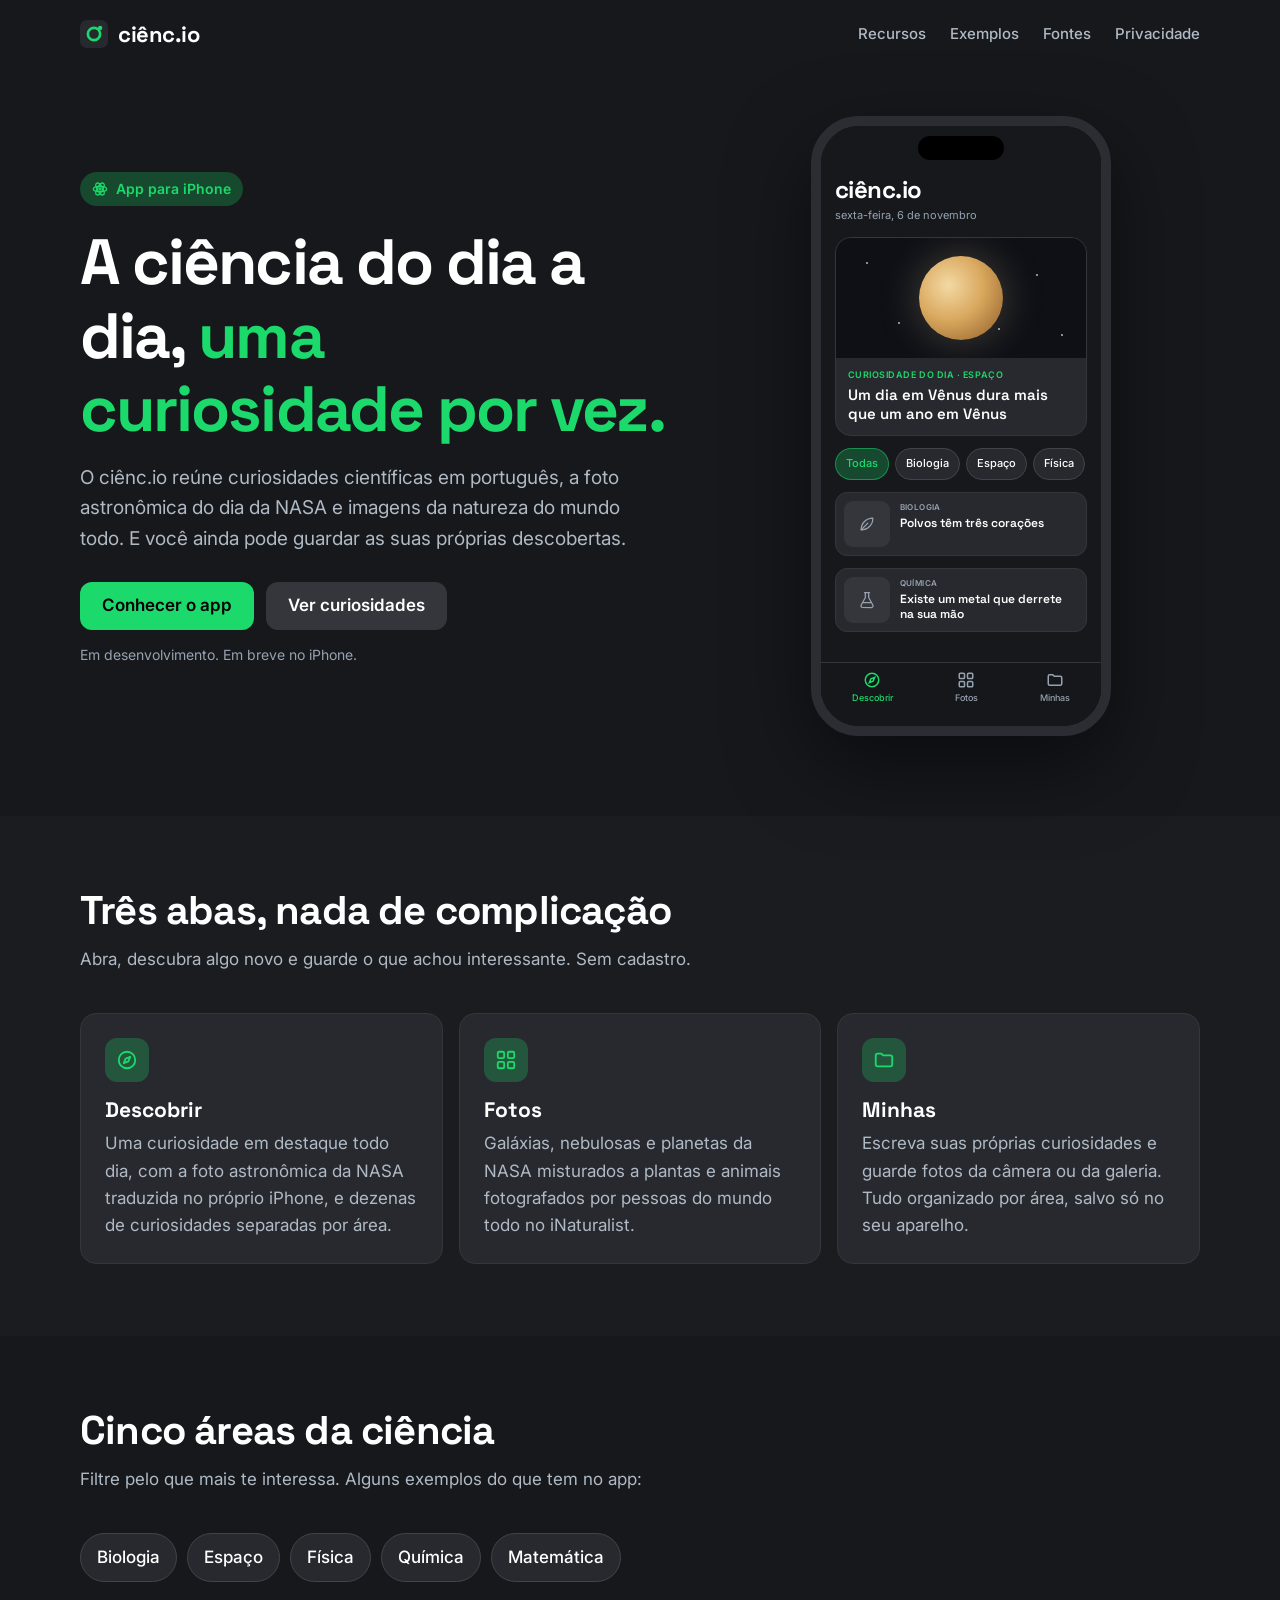
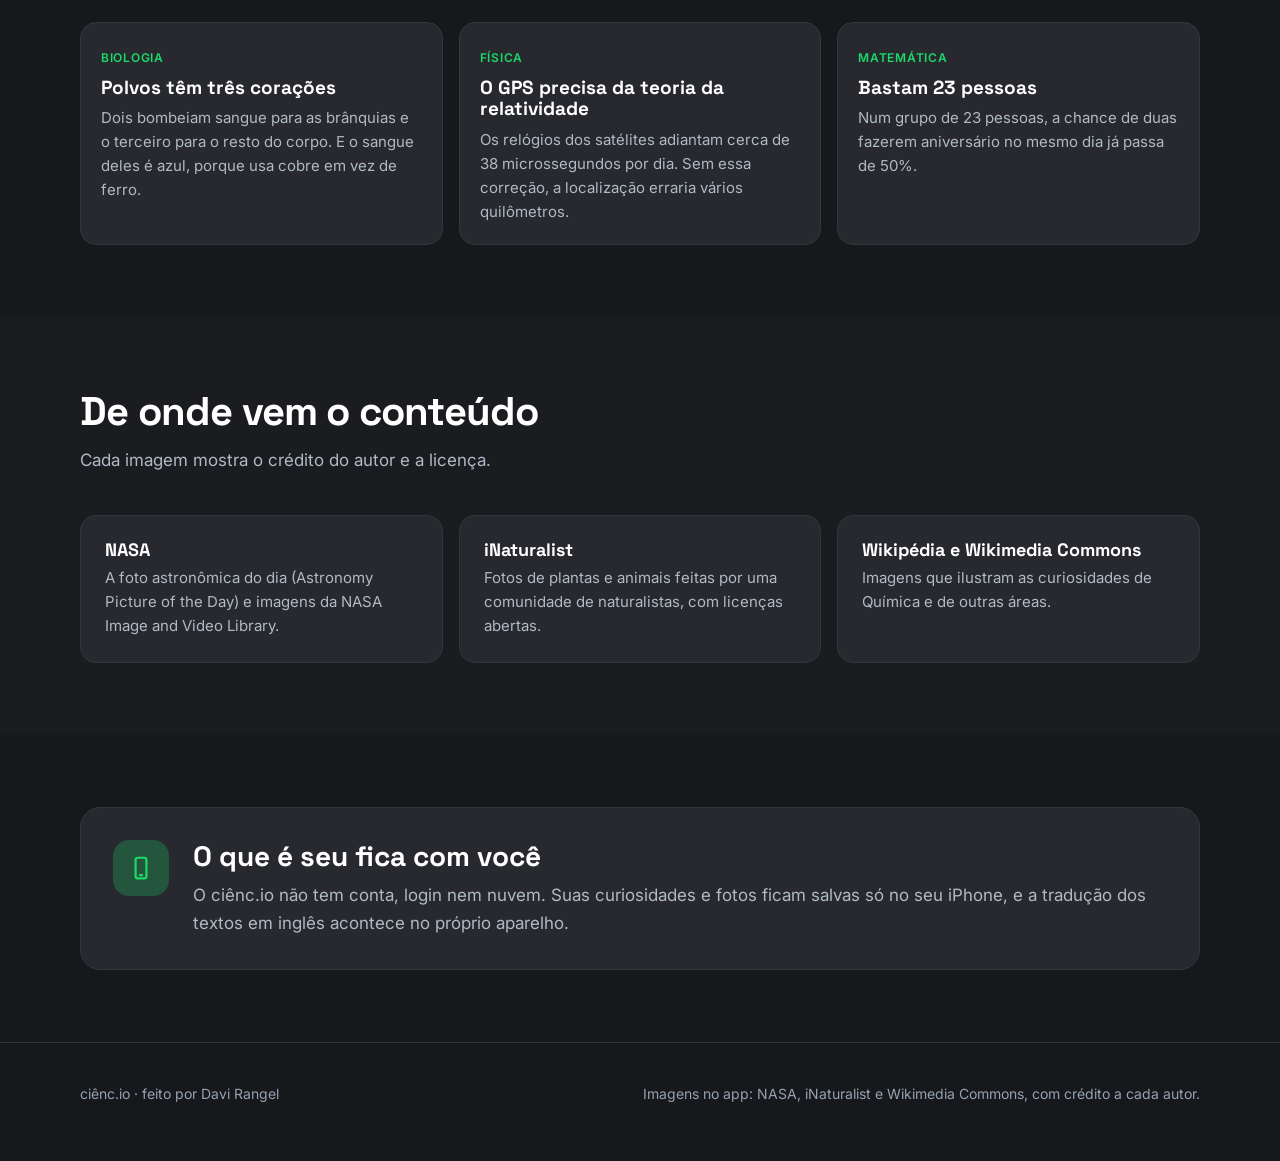
==== index.html @ 7eac9895 "Página de apresentação do ciênc.io Site estático para o GitHub Pages, no mesmo tema do app (escuro c" ====
<!doctype html>
<html lang="pt-BR">
<head>
<meta charset="utf-8">
<meta name="viewport" content="width=device-width, initial-scale=1">
<title>ciênc.io: curiosidades científicas</title>
<meta name="description" content="App para iPhone com curiosidades científicas em português, a foto astronômica do dia da NASA e imagens da natureza. Guarde suas próprias descobertas no aparelho.">
<meta property="og:title" content="ciênc.io: curiosidades científicas">
<meta property="og:description" content="Curiosidades de Biologia, Espaço, Física, Química e Matemática, com fotos da NASA e do iNaturalist.">
<meta property="og:type" content="website">
<meta name="theme-color" content="#16181C">
<link rel="icon" href="data:image/svg+xml,%3Csvg xmlns='http://www.w3.org/2000/svg' viewBox='0 0 32 32'%3E%3Crect width='32' height='32' rx='8' fill='%2316181C'/%3E%3Ccircle cx='16' cy='16' r='7' fill='none' stroke='%231BD96A' stroke-width='3'/%3E%3Ccircle cx='23' cy='9' r='2.5' fill='%231BD96A'/%3E%3C/svg%3E">
<link rel="preconnect" href="https://fonts.googleapis.com">
<link rel="preconnect" href="https://fonts.gstatic.com" crossorigin>
<link rel="stylesheet" href="https://fonts.googleapis.com/css2?family=Inter:wght@400;500;600&family=Space+Grotesk:wght@500;600;700&display=swap">
<style>
  :root {
    --fundo: #16181C;
    --superficie: #27292E;
    --superficie-2: #34363C;
    --borda: #42444A;
    --texto: #FFFFFF;
    --texto-base: #B0BAC5;
    --texto-apoio: #96A2B0;
    --verde: #1BD96A;
    --verde-suave: rgba(27, 217, 106, 0.25);
    --raio: 16px;
    --largura: 1120px;
  }
  * { box-sizing: border-box; }
  html { scroll-behavior: smooth; }
  body {
    margin: 0;
    background: var(--fundo);
    color: var(--texto-base);
    font: 400 17px/1.6 Inter, system-ui, -apple-system, sans-serif;
    -webkit-font-smoothing: antialiased;
  }
  h1, h2, h3 { font-family: 'Space Grotesk', Inter, sans-serif; color: var(--texto); line-height: 1.15; margin: 0; }
  a { color: var(--verde); }
  a:hover { color: #4FE58C; }
  .conteiner { width: min(var(--largura), 100% - 32px); margin-inline: auto; }
  .pular { position: absolute; left: -999px; }
  .pular:focus { left: 16px; top: 16px; background: var(--verde); color: #000; padding: 8px 12px; border-radius: 8px; z-index: 10; }

  /* Topo */
  header.topo { padding: 20px 0; }
  header.topo .conteiner { display: flex; align-items: center; justify-content: space-between; gap: 16px; }
  .marca { display: flex; align-items: center; gap: 10px; color: var(--texto); text-decoration: none; font: 700 22px 'Space Grotesk', sans-serif; letter-spacing: -0.02em; }
  .marca:hover { color: var(--texto); }
  nav.links { display: flex; gap: 24px; flex-wrap: wrap; }
  nav.links a { color: var(--texto-base); text-decoration: none; font-weight: 500; font-size: 15px; }
  nav.links a:hover { color: var(--texto); }

  /* Abertura */
  .abertura { padding: 48px 0 80px; }
  .abertura .conteiner { display: grid; grid-template-columns: minmax(0, 1.1fr) minmax(0, 0.9fr); gap: 56px; align-items: center; }
  .etiqueta { display: inline-flex; align-items: center; gap: 8px; padding: 6px 12px; border-radius: 999px; background: var(--verde-suave); color: var(--verde); font-weight: 600; font-size: 14px; }
  .abertura h1 { font-size: clamp(40px, 6vw, 64px); letter-spacing: -0.03em; margin: 20px 0 16px; }
  .abertura h1 span { color: var(--verde); }
  .abertura p.lead { font-size: 19px; max-width: 34em; margin: 0 0 28px; }
  .acoes { display: flex; gap: 12px; flex-wrap: wrap; }
  .botao { display: inline-flex; align-items: center; gap: 8px; min-height: 48px; padding: 0 22px; border-radius: 12px; font-weight: 600; text-decoration: none; }
  .botao.principal { background: var(--verde); color: #000; }
  .botao.principal:hover { background: #4FE58C; color: #000; }
  .botao.secundario { background: var(--superficie-2); color: var(--texto); }
  .botao.secundario:hover { background: var(--borda); color: var(--texto); }
  .nota { font-size: 14px; color: var(--texto-apoio); margin-top: 14px; }

  /* iPhone ilustrado */
  .aparelho {
    justify-self: center;
    width: 300px; height: 620px;
    border-radius: 48px;
    background: #0B0C0E;
    border: 10px solid #2B2D33;
    box-shadow: 0 30px 80px rgba(0, 0, 0, 0.5);
    overflow: hidden;
    position: relative;
  }
  .aparelho .ilha { position: absolute; top: 10px; left: 50%; transform: translateX(-50%); width: 86px; height: 24px; border-radius: 14px; background: #000; z-index: 2; }
  .tela { position: absolute; inset: 0; background: var(--fundo); padding: 48px 14px 0; display: flex; flex-direction: column; gap: 12px; color: var(--texto); }
  .tela .titulo-app { font: 700 24px 'Space Grotesk', sans-serif; letter-spacing: -0.02em; }
  .tela .data { font-size: 11px; color: var(--texto-apoio); margin-top: -10px; }
  .destaque { background: var(--superficie); border: 1px solid var(--superficie-2); border-radius: 16px; overflow: hidden; }
  .ceu { height: 120px; background: #0E1016; position: relative; overflow: hidden; }
  .ceu .planeta { position: absolute; width: 84px; height: 84px; border-radius: 50%; left: 50%; top: 50%; transform: translate(-50%, -50%);
    background: radial-gradient(circle at 35% 35%, #F3D9A4 0%, #D9A85E 45%, #8C5A26 100%); box-shadow: 0 0 40px rgba(243, 217, 164, 0.25); }
  .ceu .estrela { position: absolute; width: 2px; height: 2px; border-radius: 50%; background: #fff; opacity: 0.7; }
  .destaque .info { padding: 10px 12px 12px; }
  .destaque .rotulo { font-size: 9px; font-weight: 600; letter-spacing: 0.06em; color: var(--verde); }
  .destaque .nome { font: 600 15px/1.25 'Space Grotesk', sans-serif; margin-top: 4px; }
  .chips { display: flex; gap: 6px; overflow: hidden; }
  .chip { flex-shrink: 0; font-size: 11px; font-weight: 500; padding: 6px 10px; border-radius: 999px; background: var(--superficie); border: 1px solid var(--borda); color: var(--texto); }
  .chip.ativo { background: var(--verde-suave); border-color: rgba(27, 217, 106, 0.5); color: var(--verde); }
  .linha { display: flex; gap: 10px; padding: 8px; background: var(--superficie); border: 1px solid var(--superficie-2); border-radius: 12px; }
  .linha .icone { width: 46px; height: 46px; flex-shrink: 0; border-radius: 9px; background: var(--superficie-2); display: grid; place-items: center; color: var(--texto-apoio); }
  .linha .area { font-size: 8px; font-weight: 600; letter-spacing: 0.05em; color: var(--texto-apoio); }
  .linha .nome { font: 600 12px/1.25 'Space Grotesk', sans-serif; margin-top: 2px; }
  .barra { position: absolute; left: 0; right: 0; bottom: 0; height: 64px; border-top: 1px solid var(--superficie-2); background: rgba(22, 24, 28, 0.95); display: flex; justify-content: space-around; padding-top: 8px; }
  .barra span { display: flex; flex-direction: column; align-items: center; gap: 2px; font-size: 9px; font-weight: 500; color: var(--texto-apoio); }
  .barra span.ativo { color: var(--verde); }

  /* Seções */
  section { padding: 72px 0; }
  section.alternada { background: #1A1C20; }
  .cabecalho-secao { max-width: 40em; margin-bottom: 40px; }
  .cabecalho-secao h2 { font-size: clamp(28px, 4vw, 40px); letter-spacing: -0.02em; margin-bottom: 12px; }
  .cabecalho-secao p { margin: 0; }
  .grade { display: grid; grid-template-columns: repeat(3, minmax(0, 1fr)); gap: 16px; }
  .cartao { background: var(--superficie); border: 1px solid var(--superficie-2); border-radius: var(--raio); padding: 24px; }
  .cartao .simbolo { width: 44px; height: 44px; border-radius: 12px; background: var(--verde-suave); color: var(--verde); display: grid; place-items: center; margin-bottom: 16px; }
  .cartao h3 { font-size: 21px; margin-bottom: 8px; }
  .cartao p { margin: 0; }

  .areas { display: flex; flex-wrap: wrap; gap: 10px; }
  .areas li { list-style: none; display: inline-flex; align-items: center; gap: 8px; padding: 10px 16px; border-radius: 999px; background: var(--superficie); border: 1px solid var(--borda); color: var(--texto); font-weight: 500; }
  .areas { padding: 0; margin: 0 0 40px; }

  .exemplos { display: grid; grid-template-columns: repeat(3, minmax(0, 1fr)); gap: 16px; }
  .exemplo { background: var(--superficie); border: 1px solid var(--superficie-2); border-radius: var(--raio); padding: 20px; }
  .exemplo .area { font-size: 12px; font-weight: 600; letter-spacing: 0.06em; color: var(--verde); }
  .exemplo h3 { font-size: 19px; margin: 6px 0 8px; }
  .exemplo p { margin: 0; font-size: 15px; }

  .fontes { display: grid; grid-template-columns: repeat(3, minmax(0, 1fr)); gap: 16px; }
  .fonte h3 { font-size: 18px; margin-bottom: 6px; }
  .fonte p { margin: 0; font-size: 15px; }

  .privacidade { display: grid; grid-template-columns: auto minmax(0, 1fr); gap: 24px; align-items: start; background: var(--superficie); border: 1px solid var(--superficie-2); border-radius: 20px; padding: 32px; }
  .privacidade .simbolo { width: 56px; height: 56px; border-radius: 16px; background: var(--verde-suave); color: var(--verde); display: grid; place-items: center; }
  .privacidade h2 { font-size: 28px; margin-bottom: 10px; }
  .privacidade p { margin: 0; }

  footer { padding: 40px 0 56px; border-top: 1px solid var(--superficie-2); font-size: 14px; color: var(--texto-apoio); }
  footer .conteiner { display: flex; justify-content: space-between; gap: 16px; flex-wrap: wrap; }

  @media (max-width: 860px) {
    .abertura .conteiner { grid-template-columns: minmax(0, 1fr); }
    .grade, .exemplos, .fontes { grid-template-columns: minmax(0, 1fr); }
    nav.links { display: none; }
    .privacidade { grid-template-columns: minmax(0, 1fr); padding: 24px; }
  }
  @media (prefers-reduced-motion: reduce) { html { scroll-behavior: auto; } }
</style>
</head>
<body>
<a class="pular" href="#conteudo">Pular para o conteúdo</a>

<header class="topo">
  <div class="conteiner">
    <a class="marca" href="./" aria-label="ciênc.io, página inicial">
      <svg width="28" height="28" viewBox="0 0 32 32" aria-hidden="true"><rect width="32" height="32" rx="8" fill="#27292E"/><circle cx="16" cy="16" r="7" fill="none" stroke="#1BD96A" stroke-width="3"/><circle cx="23" cy="9" r="2.5" fill="#1BD96A"/></svg>
      ciênc.io
    </a>
    <nav class="links" aria-label="Seções">
      <a href="#recursos">Recursos</a>
      <a href="#exemplos">Exemplos</a>
      <a href="#fontes">Fontes</a>
      <a href="#privacidade">Privacidade</a>
    </nav>
  </div>
</header>

<main id="conteudo">
  <div class="abertura">
    <div class="conteiner">
      <div>
        <span class="etiqueta">
          <svg width="16" height="16" viewBox="0 0 24 24" fill="none" stroke="currentColor" stroke-width="2" stroke-linecap="round" stroke-linejoin="round" aria-hidden="true"><circle cx="12" cy="12" r="1.5"/><ellipse cx="12" cy="12" rx="10" ry="4"/><ellipse cx="12" cy="12" rx="10" ry="4" transform="rotate(60 12 12)"/><ellipse cx="12" cy="12" rx="10" ry="4" transform="rotate(120 12 12)"/></svg>
          App para iPhone
        </span>
        <h1>A ciência do dia a dia, <span>uma curiosidade por vez.</span></h1>
        <p class="lead">O ciênc.io reúne curiosidades científicas em português, a foto astronômica do dia da NASA e imagens da natureza do mundo todo. E você ainda pode guardar as suas próprias descobertas.</p>
        <div class="acoes">
          <a class="botao principal" href="#recursos">Conhecer o app</a>
          <a class="botao secundario" href="#exemplos">Ver curiosidades</a>
        </div>
        <p class="nota">Em desenvolvimento. Em breve no iPhone.</p>
      </div>

      <div class="aparelho" role="img" aria-label="Ilustração do app no iPhone: tela Descobrir com a curiosidade do dia sobre Vênus, filtros por área e a lista de curiosidades.">
        <div class="ilha"></div>
        <div class="tela" aria-hidden="true">
          <div class="titulo-app">ciênc.io</div>
          <div class="data">sexta-feira, 6 de novembro</div>
          <div class="destaque">
            <div class="ceu">
              <span class="estrela" style="left:12%;top:20%"></span><span class="estrela" style="left:80%;top:30%"></span>
              <span class="estrela" style="left:65%;top:75%"></span><span class="estrela" style="left:25%;top:70%"></span>
              <span class="estrela" style="left:90%;top:80%"></span><span class="planeta"></span>
            </div>
            <div class="info">
              <div class="rotulo">CURIOSIDADE DO DIA · ESPAÇO</div>
              <div class="nome">Um dia em Vênus dura mais que um ano em Vênus</div>
            </div>
          </div>
          <div class="chips"><span class="chip ativo">Todas</span><span class="chip">Biologia</span><span class="chip">Espaço</span><span class="chip">Física</span></div>
          <div class="linha">
            <div class="icone"><svg width="20" height="20" viewBox="0 0 24 24" fill="none" stroke="currentColor" stroke-width="1.5" stroke-linecap="round" stroke-linejoin="round"><path d="M5 19c0-8 6-14 14-14 0 8-6 14-14 14z"/><path d="M5 19l8-8"/></svg></div>
            <div><div class="area">BIOLOGIA</div><div class="nome">Polvos têm três corações</div></div>
          </div>
          <div class="linha">
            <div class="icone"><svg width="20" height="20" viewBox="0 0 24 24" fill="none" stroke="currentColor" stroke-width="1.5" stroke-linecap="round" stroke-linejoin="round"><path d="M9 3h6"/><path d="M10 3v6l-5 9a2 2 0 0 0 1.7 3h10.6a2 2 0 0 0 1.7-3l-5-9V3"/><path d="M7.5 15h9"/></svg></div>
            <div><div class="area">QUÍMICA</div><div class="nome">Existe um metal que derrete na sua mão</div></div>
          </div>
          <div class="barra">
            <span class="ativo"><svg width="18" height="18" viewBox="0 0 24 24" fill="none" stroke="currentColor" stroke-width="2"><circle cx="12" cy="12" r="9"/><path d="M15.5 8.5l-2 5-5 2 2-5z"/></svg>Descobrir</span>
            <span><svg width="18" height="18" viewBox="0 0 24 24" fill="none" stroke="currentColor" stroke-width="2"><rect x="3" y="3" width="7" height="7" rx="1.5"/><rect x="14" y="3" width="7" height="7" rx="1.5"/><rect x="3" y="14" width="7" height="7" rx="1.5"/><rect x="14" y="14" width="7" height="7" rx="1.5"/></svg>Fotos</span>
            <span><svg width="18" height="18" viewBox="0 0 24 24" fill="none" stroke="currentColor" stroke-width="2"><path d="M3 7a2 2 0 0 1 2-2h4l2 2h8a2 2 0 0 1 2 2v8a2 2 0 0 1-2 2H5a2 2 0 0 1-2-2z"/></svg>Minhas</span>
          </div>
        </div>
      </div>
    </div>
  </div>

  <section id="recursos" class="alternada">
    <div class="conteiner">
      <div class="cabecalho-secao">
        <h2>Três abas, nada de complicação</h2>
        <p>Abra, descubra algo novo e guarde o que achou interessante. Sem cadastro.</p>
      </div>
      <div class="grade">
        <article class="cartao">
          <div class="simbolo"><svg width="22" height="22" viewBox="0 0 24 24" fill="none" stroke="currentColor" stroke-width="2" stroke-linecap="round" stroke-linejoin="round" aria-hidden="true"><circle cx="12" cy="12" r="9"/><path d="M15.5 8.5l-2 5-5 2 2-5z"/></svg></div>
          <h3>Descobrir</h3>
          <p>Uma curiosidade em destaque todo dia, com a foto astronômica da NASA traduzida no próprio iPhone, e dezenas de curiosidades separadas por área.</p>
        </article>
        <article class="cartao">
          <div class="simbolo"><svg width="22" height="22" viewBox="0 0 24 24" fill="none" stroke="currentColor" stroke-width="2" stroke-linecap="round" stroke-linejoin="round" aria-hidden="true"><rect x="3" y="3" width="7" height="7" rx="1.5"/><rect x="14" y="3" width="7" height="7" rx="1.5"/><rect x="3" y="14" width="7" height="7" rx="1.5"/><rect x="14" y="14" width="7" height="7" rx="1.5"/></svg></div>
          <h3>Fotos</h3>
          <p>Galáxias, nebulosas e planetas da NASA misturados a plantas e animais fotografados por pessoas do mundo todo no iNaturalist.</p>
        </article>
        <article class="cartao">
          <div class="simbolo"><svg width="22" height="22" viewBox="0 0 24 24" fill="none" stroke="currentColor" stroke-width="2" stroke-linecap="round" stroke-linejoin="round" aria-hidden="true"><path d="M3 7a2 2 0 0 1 2-2h4l2 2h8a2 2 0 0 1 2 2v8a2 2 0 0 1-2 2H5a2 2 0 0 1-2-2z"/></svg></div>
          <h3>Minhas</h3>
          <p>Escreva suas próprias curiosidades e guarde fotos da câmera ou da galeria. Tudo organizado por área, salvo só no seu aparelho.</p>
        </article>
      </div>
    </div>
  </section>

  <section id="exemplos">
    <div class="conteiner">
      <div class="cabecalho-secao">
        <h2>Cinco áreas da ciência</h2>
        <p>Filtre pelo que mais te interessa. Alguns exemplos do que tem no app:</p>
      </div>
      <ul class="areas">
        <li>Biologia</li><li>Espaço</li><li>Física</li><li>Química</li><li>Matemática</li>
      </ul>
      <div class="exemplos">
        <article class="exemplo">
          <span class="area">BIOLOGIA</span>
          <h3>Polvos têm três corações</h3>
          <p>Dois bombeiam sangue para as brânquias e o terceiro para o resto do corpo. E o sangue deles é azul, porque usa cobre em vez de ferro.</p>
        </article>
        <article class="exemplo">
          <span class="area">FÍSICA</span>
          <h3>O GPS precisa da teoria da relatividade</h3>
          <p>Os relógios dos satélites adiantam cerca de 38 microssegundos por dia. Sem essa correção, a localização erraria vários quilômetros.</p>
        </article>
        <article class="exemplo">
          <span class="area">MATEMÁTICA</span>
          <h3>Bastam 23 pessoas</h3>
          <p>Num grupo de 23 pessoas, a chance de duas fazerem aniversário no mesmo dia já passa de 50%.</p>
        </article>
      </div>
    </div>
  </section>

  <section id="fontes" class="alternada">
    <div class="conteiner">
      <div class="cabecalho-secao">
        <h2>De onde vem o conteúdo</h2>
        <p>Cada imagem mostra o crédito do autor e a licença.</p>
      </div>
      <div class="fontes">
        <article class="cartao fonte">
          <h3>NASA</h3>
          <p>A foto astronômica do dia (Astronomy Picture of the Day) e imagens da NASA Image and Video Library.</p>
        </article>
        <article class="cartao fonte">
          <h3>iNaturalist</h3>
          <p>Fotos de plantas e animais feitas por uma comunidade de naturalistas, com licenças abertas.</p>
        </article>
        <article class="cartao fonte">
          <h3>Wikipédia e Wikimedia Commons</h3>
          <p>Imagens que ilustram as curiosidades de Química e de outras áreas.</p>
        </article>
      </div>
    </div>
  </section>

  <section id="privacidade">
    <div class="conteiner">
      <div class="privacidade">
        <div class="simbolo"><svg width="26" height="26" viewBox="0 0 24 24" fill="none" stroke="currentColor" stroke-width="2" stroke-linecap="round" stroke-linejoin="round" aria-hidden="true"><rect x="7" y="2.5" width="10" height="19" rx="2"/><path d="M11 18.5h2"/></svg></div>
        <div>
          <h2>O que é seu fica com você</h2>
          <p>O ciênc.io não tem conta, login nem nuvem. Suas curiosidades e fotos ficam salvas só no seu iPhone, e a tradução dos textos em inglês acontece no próprio aparelho.</p>
        </div>
      </div>
    </div>
  </section>
</main>

<footer>
  <div class="conteiner">
    <span>ciênc.io · feito por Davi Rangel</span>
    <span>Imagens no app: NASA, iNaturalist e Wikimedia Commons, com crédito a cada autor.</span>
  </div>
</footer>
</body>
</html>
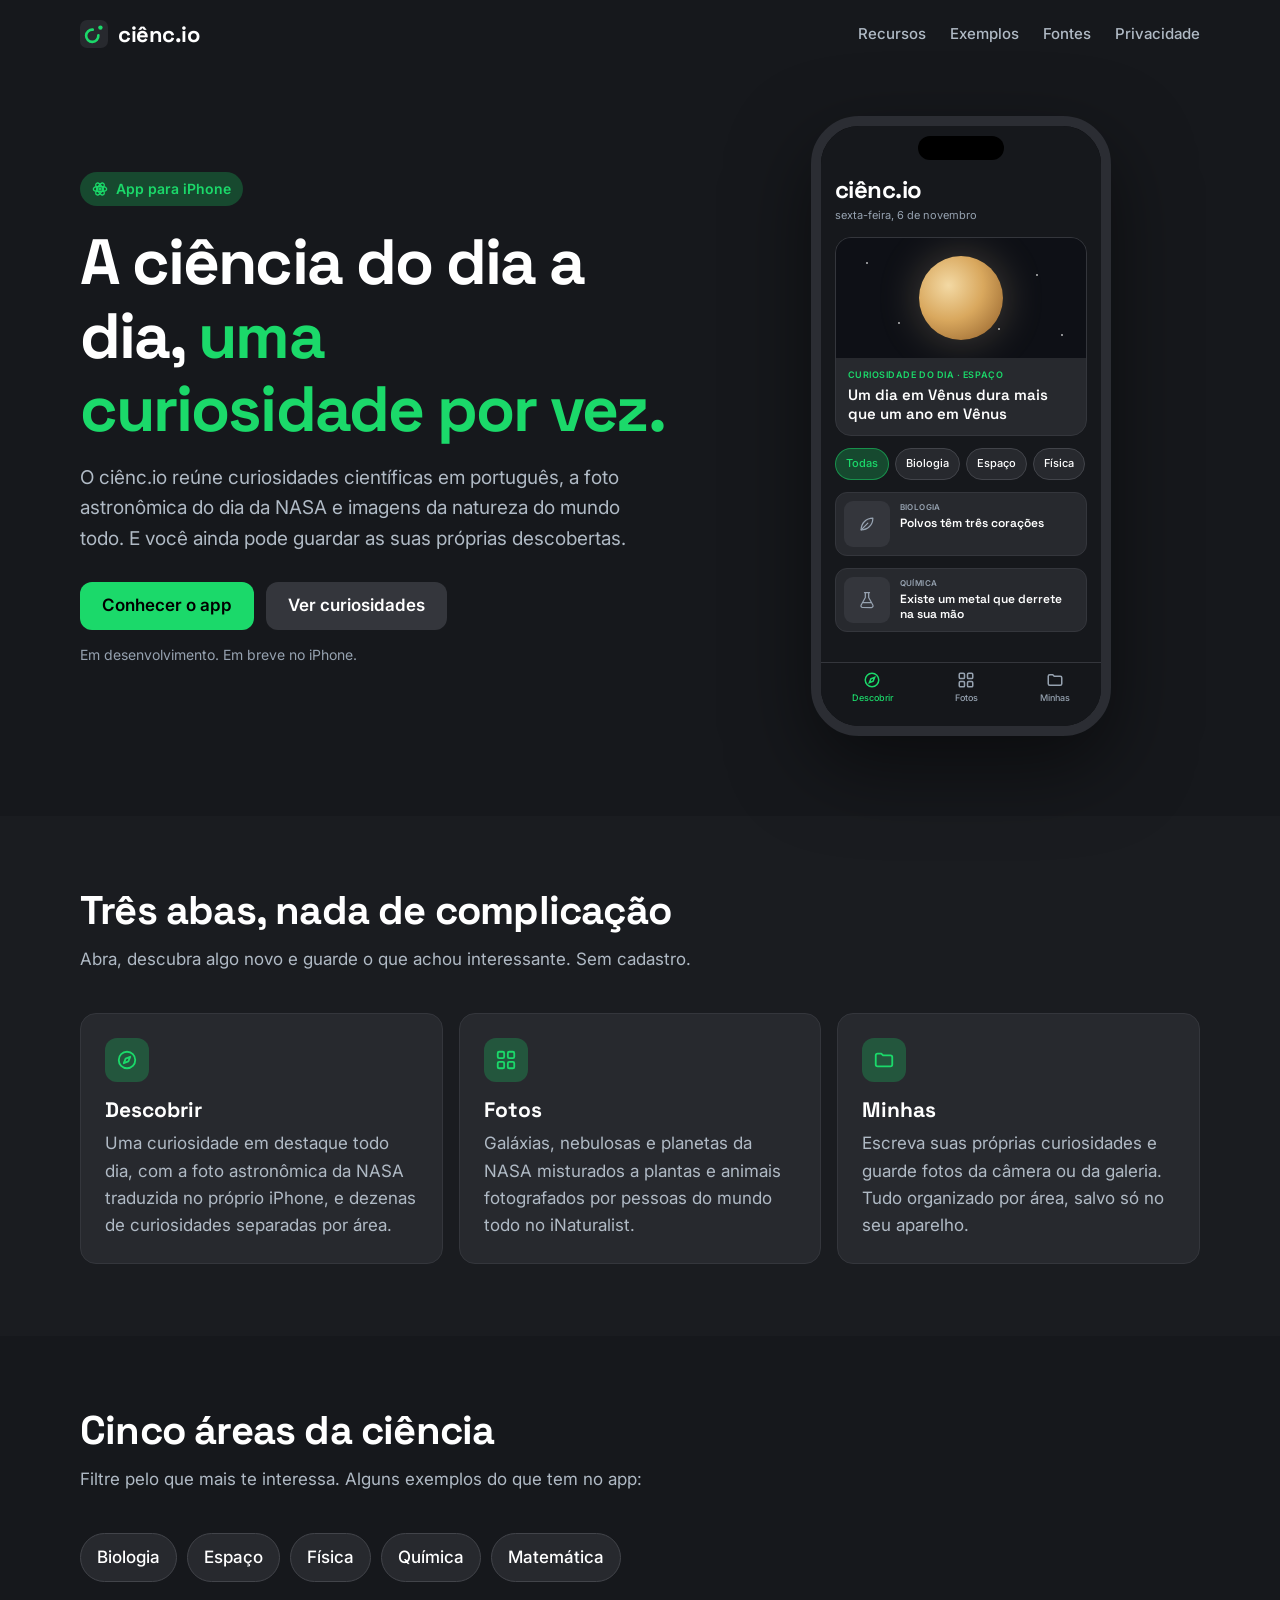
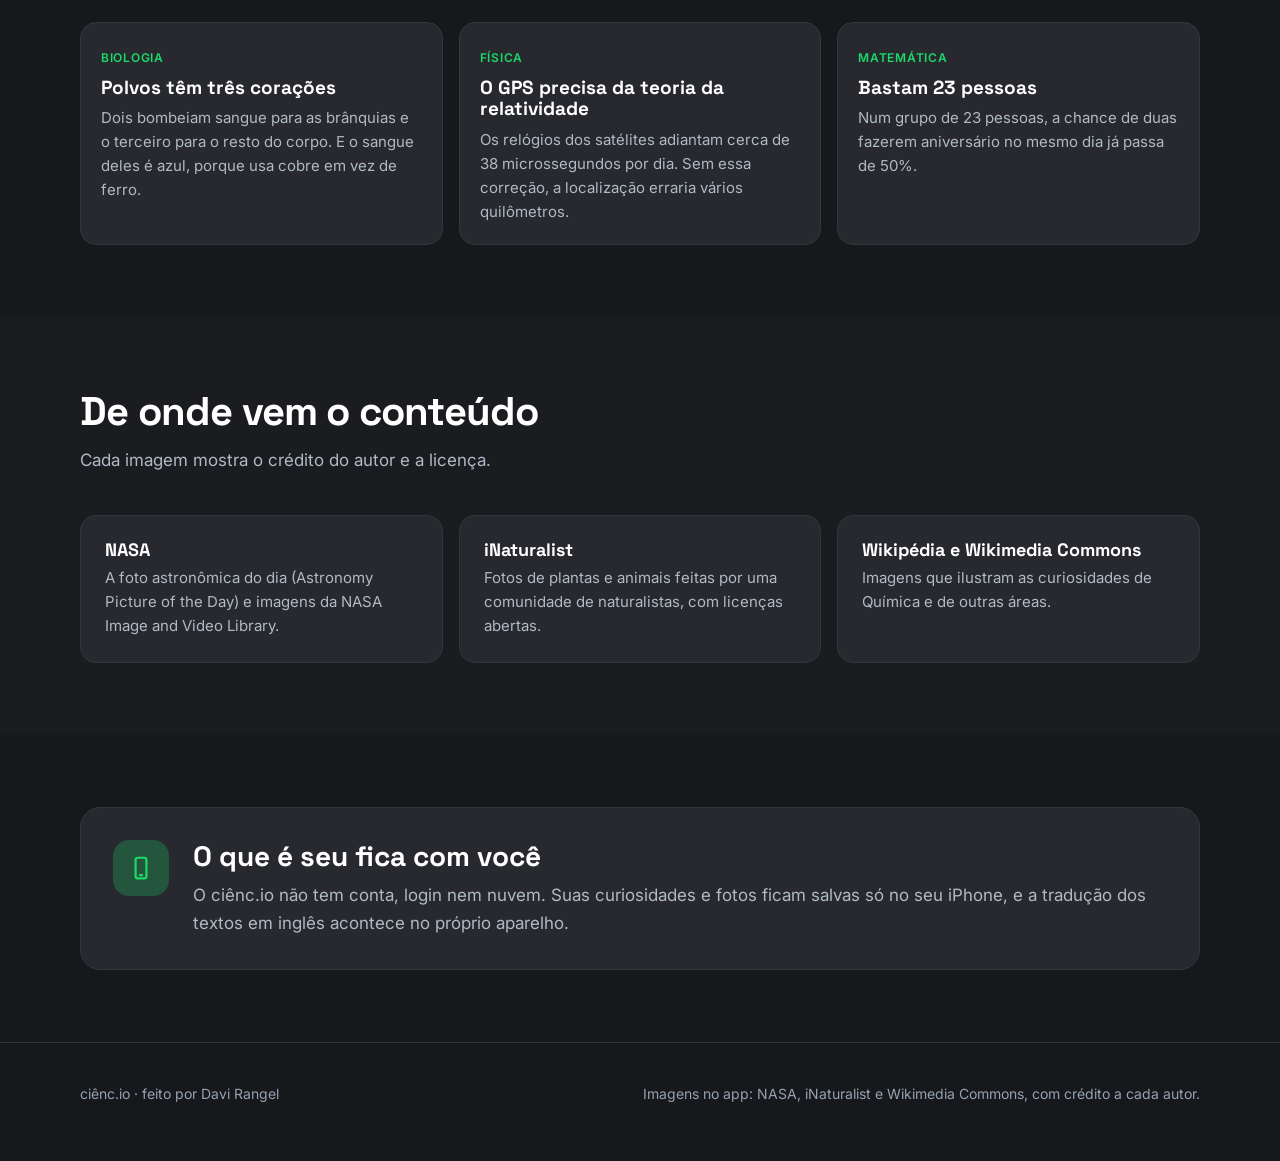
==== commit 23f21f7c: "Logo: "c" aberto com a lua afastada Co-Authored-By: Claude Opus 5.5 <noreply@anthropic.com> Claude-S" ====
--- a/index.html
+++ b/index.html
@@ -9,7 +9,7 @@
 <meta property="og:description" content="Curiosidades de Biologia, Espaço, Física, Química e Matemática, com fotos da NASA e do iNaturalist.">
 <meta property="og:type" content="website">
 <meta name="theme-color" content="#16181C">
-<link rel="icon" href="data:image/svg+xml,%3Csvg xmlns='http://www.w3.org/2000/svg' viewBox='0 0 32 32'%3E%3Crect width='32' height='32' rx='8' fill='%2316181C'/%3E%3Ccircle cx='16' cy='16' r='7' fill='none' stroke='%231BD96A' stroke-width='3'/%3E%3Ccircle cx='23' cy='9' r='2.5' fill='%231BD96A'/%3E%3C/svg%3E">
+<link rel="icon" href="data:image/svg+xml,%3Csvg xmlns='http://www.w3.org/2000/svg' viewBox='0 0 32 32'%3E%3Crect width='32' height='32' rx='8' fill='%2316181C'/%3E%3Cpath d='M14.61 11.03 A7 7 0 1 0 20.97 17.39' fill='none' stroke='%231BD96A' stroke-width='3' stroke-linecap='round'/%3E%3Ccircle cx='23.33' cy='8.67' r='2.5' fill='%231BD96A'/%3E%3C/svg%3E">
 <link rel="preconnect" href="https://fonts.googleapis.com">
 <link rel="preconnect" href="https://fonts.gstatic.com" crossorigin>
 <link rel="stylesheet" href="https://fonts.googleapis.com/css2?family=Inter:wght@400;500;600&family=Space+Grotesk:wght@500;600;700&display=swap">
@@ -150,7 +150,7 @@
 <header class="topo">
   <div class="conteiner">
     <a class="marca" href="./" aria-label="ciênc.io, página inicial">
-      <svg width="28" height="28" viewBox="0 0 32 32" aria-hidden="true"><rect width="32" height="32" rx="8" fill="#27292E"/><circle cx="16" cy="16" r="7" fill="none" stroke="#1BD96A" stroke-width="3"/><circle cx="23" cy="9" r="2.5" fill="#1BD96A"/></svg>
+      <svg width="28" height="28" viewBox="0 0 32 32" aria-hidden="true"><rect width="32" height="32" rx="8" fill="#27292E"/><path d="M14.61 11.03 A7 7 0 1 0 20.97 17.39" fill="none" stroke="#1BD96A" stroke-width="3" stroke-linecap="round"/><circle cx="23.33" cy="8.67" r="2.5" fill="#1BD96A"/></svg>
       ciênc.io
     </a>
     <nav class="links" aria-label="Seções">
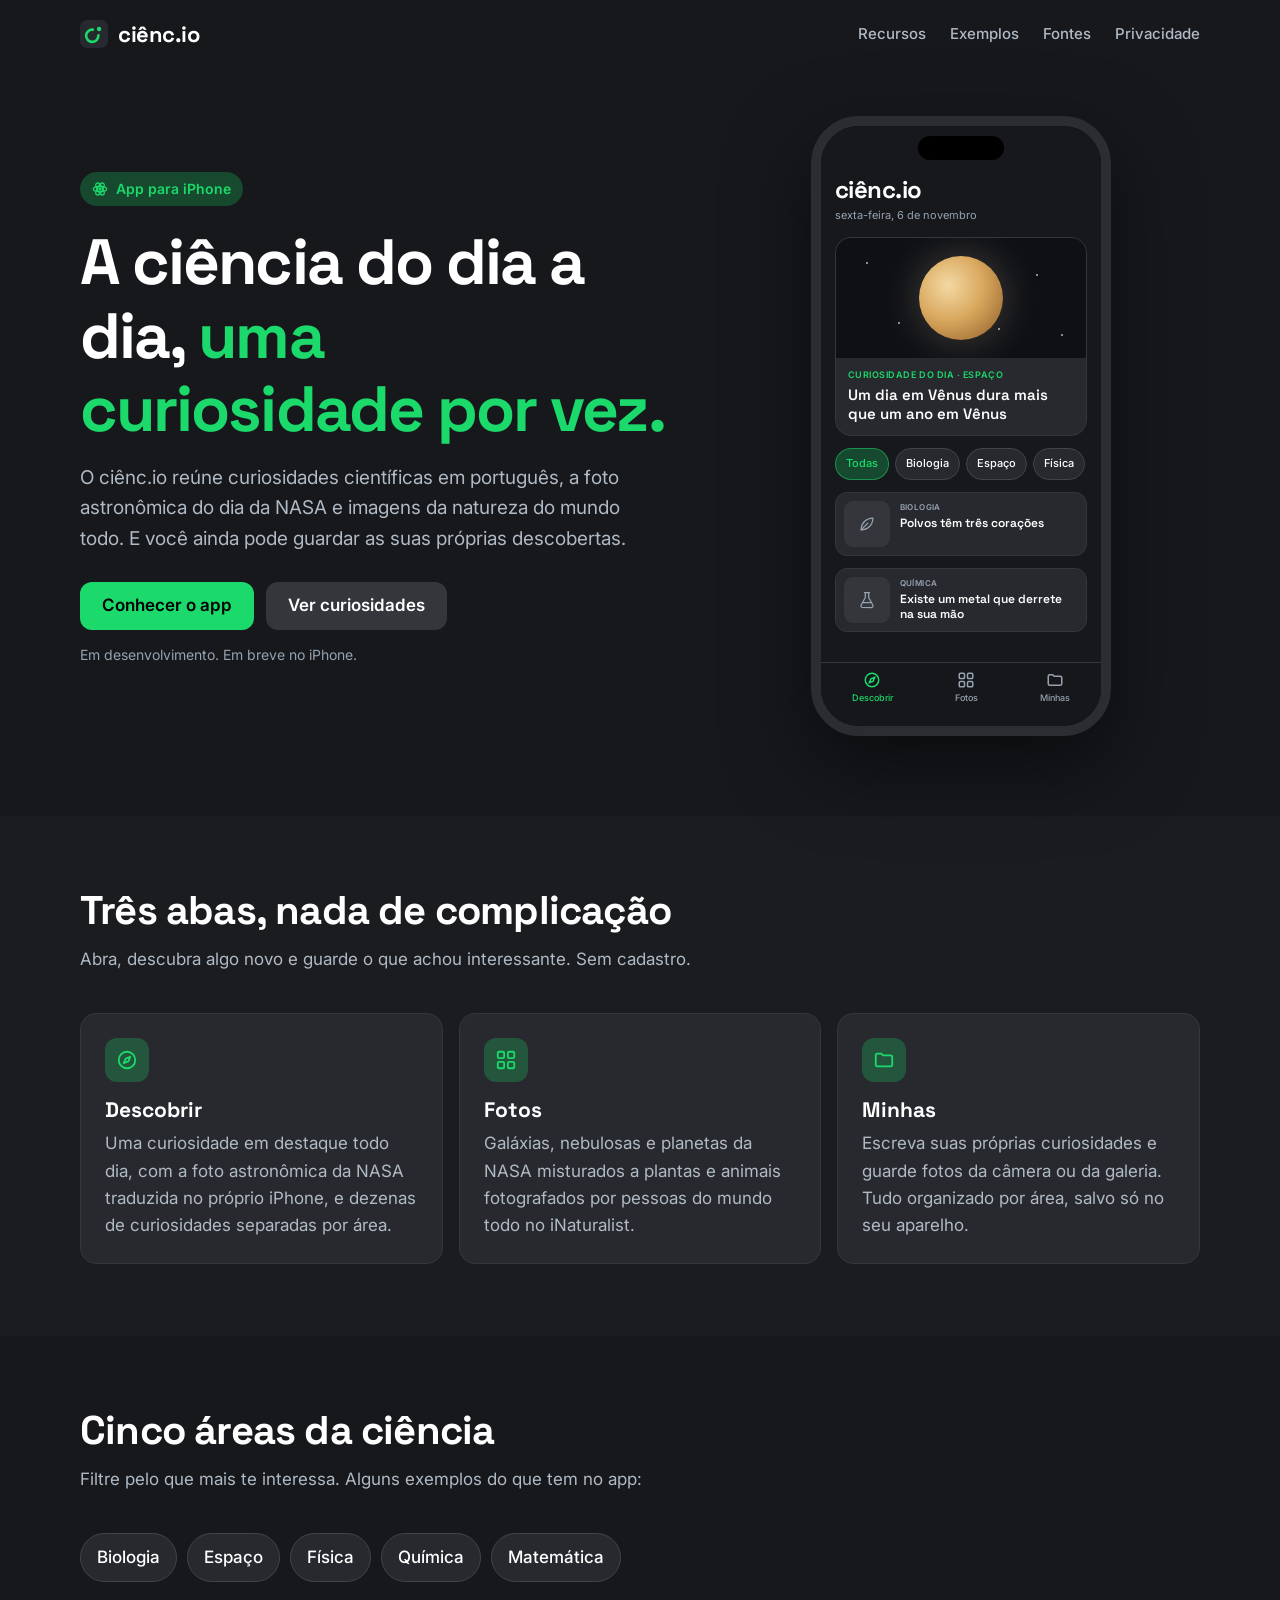
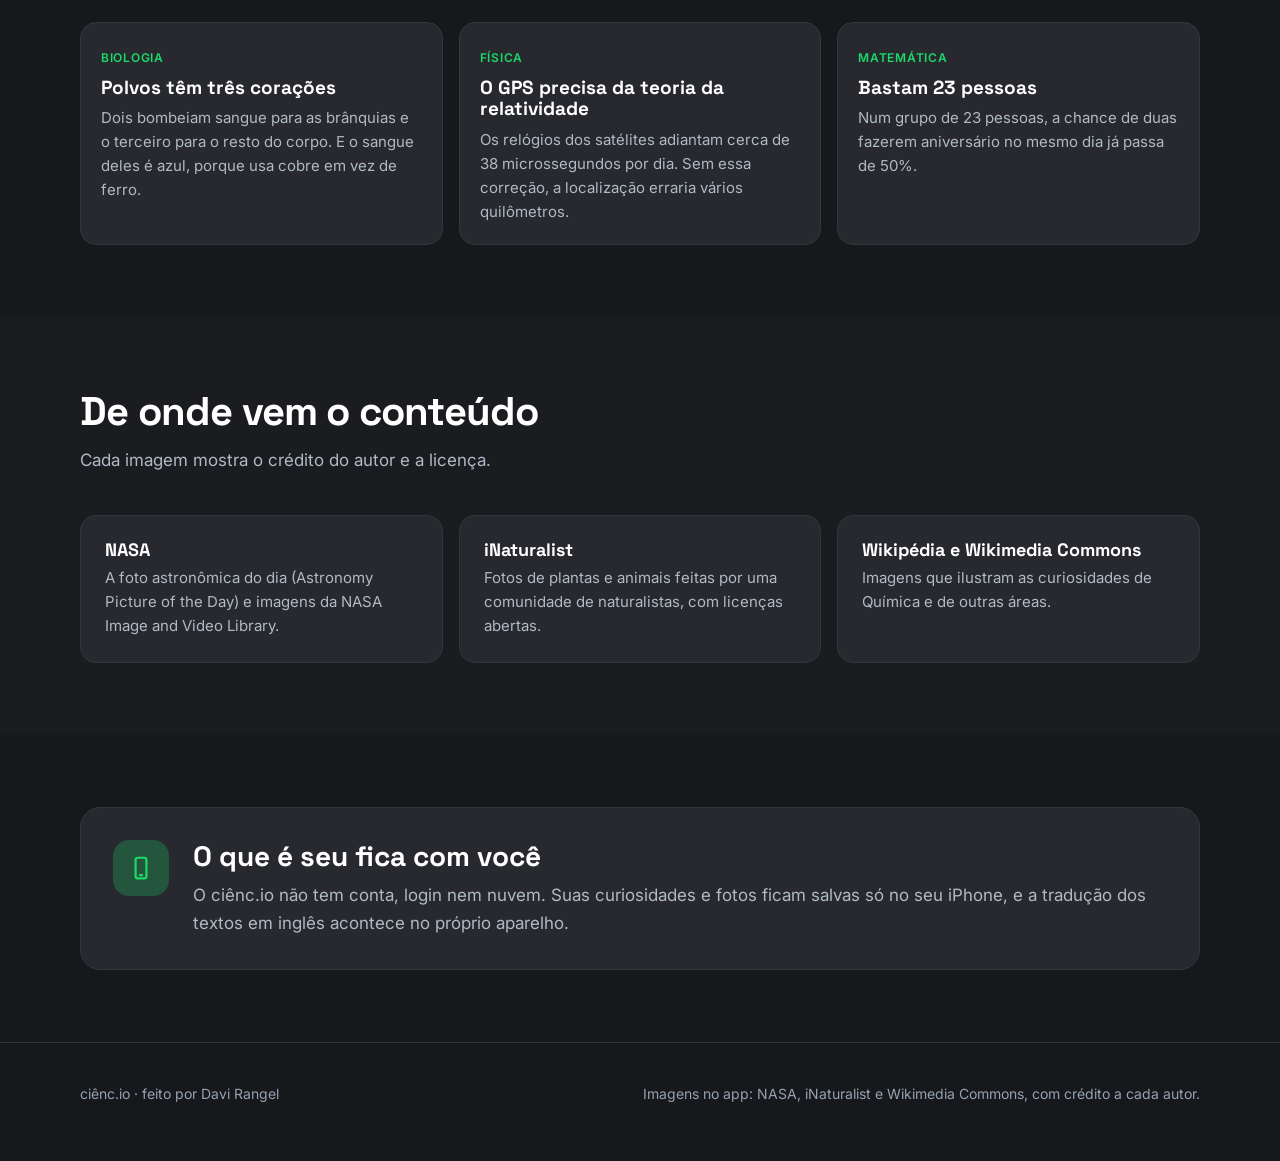
==== commit c5a27468: "Logo: lua mais perto do "c" (versão A) Co-Authored-By: Claude Opus 5.5 <noreply@anthropic.com> Claud" ====
--- a/index.html
+++ b/index.html
@@ -9,7 +9,7 @@
 <meta property="og:description" content="Curiosidades de Biologia, Espaço, Física, Química e Matemática, com fotos da NASA e do iNaturalist.">
 <meta property="og:type" content="website">
 <meta name="theme-color" content="#16181C">
-<link rel="icon" href="data:image/svg+xml,%3Csvg xmlns='http://www.w3.org/2000/svg' viewBox='0 0 32 32'%3E%3Crect width='32' height='32' rx='8' fill='%2316181C'/%3E%3Cpath d='M14.61 11.03 A7 7 0 1 0 20.97 17.39' fill='none' stroke='%231BD96A' stroke-width='3' stroke-linecap='round'/%3E%3Ccircle cx='23.33' cy='8.67' r='2.5' fill='%231BD96A'/%3E%3C/svg%3E">
+<link rel="icon" href="data:image/svg+xml,%3Csvg xmlns='http://www.w3.org/2000/svg' viewBox='0 0 32 32'%3E%3Crect width='32' height='32' rx='8' fill='%2316181C'/%3E%3Cpath d='M14.61 11.03 A7 7 0 1 0 20.97 17.39' fill='none' stroke='%231BD96A' stroke-width='3' stroke-linecap='round'/%3E%3Ccircle cx='21.78' cy='10.22' r='2.5' fill='%231BD96A'/%3E%3C/svg%3E">
 <link rel="preconnect" href="https://fonts.googleapis.com">
 <link rel="preconnect" href="https://fonts.gstatic.com" crossorigin>
 <link rel="stylesheet" href="https://fonts.googleapis.com/css2?family=Inter:wght@400;500;600&family=Space+Grotesk:wght@500;600;700&display=swap">
@@ -150,7 +150,7 @@
 <header class="topo">
   <div class="conteiner">
     <a class="marca" href="./" aria-label="ciênc.io, página inicial">
-      <svg width="28" height="28" viewBox="0 0 32 32" aria-hidden="true"><rect width="32" height="32" rx="8" fill="#27292E"/><path d="M14.61 11.03 A7 7 0 1 0 20.97 17.39" fill="none" stroke="#1BD96A" stroke-width="3" stroke-linecap="round"/><circle cx="23.33" cy="8.67" r="2.5" fill="#1BD96A"/></svg>
+      <svg width="28" height="28" viewBox="0 0 32 32" aria-hidden="true"><rect width="32" height="32" rx="8" fill="#27292E"/><path d="M14.61 11.03 A7 7 0 1 0 20.97 17.39" fill="none" stroke="#1BD96A" stroke-width="3" stroke-linecap="round"/><circle cx="21.78" cy="10.22" r="2.5" fill="#1BD96A"/></svg>
       ciênc.io
     </a>
     <nav class="links" aria-label="Seções">
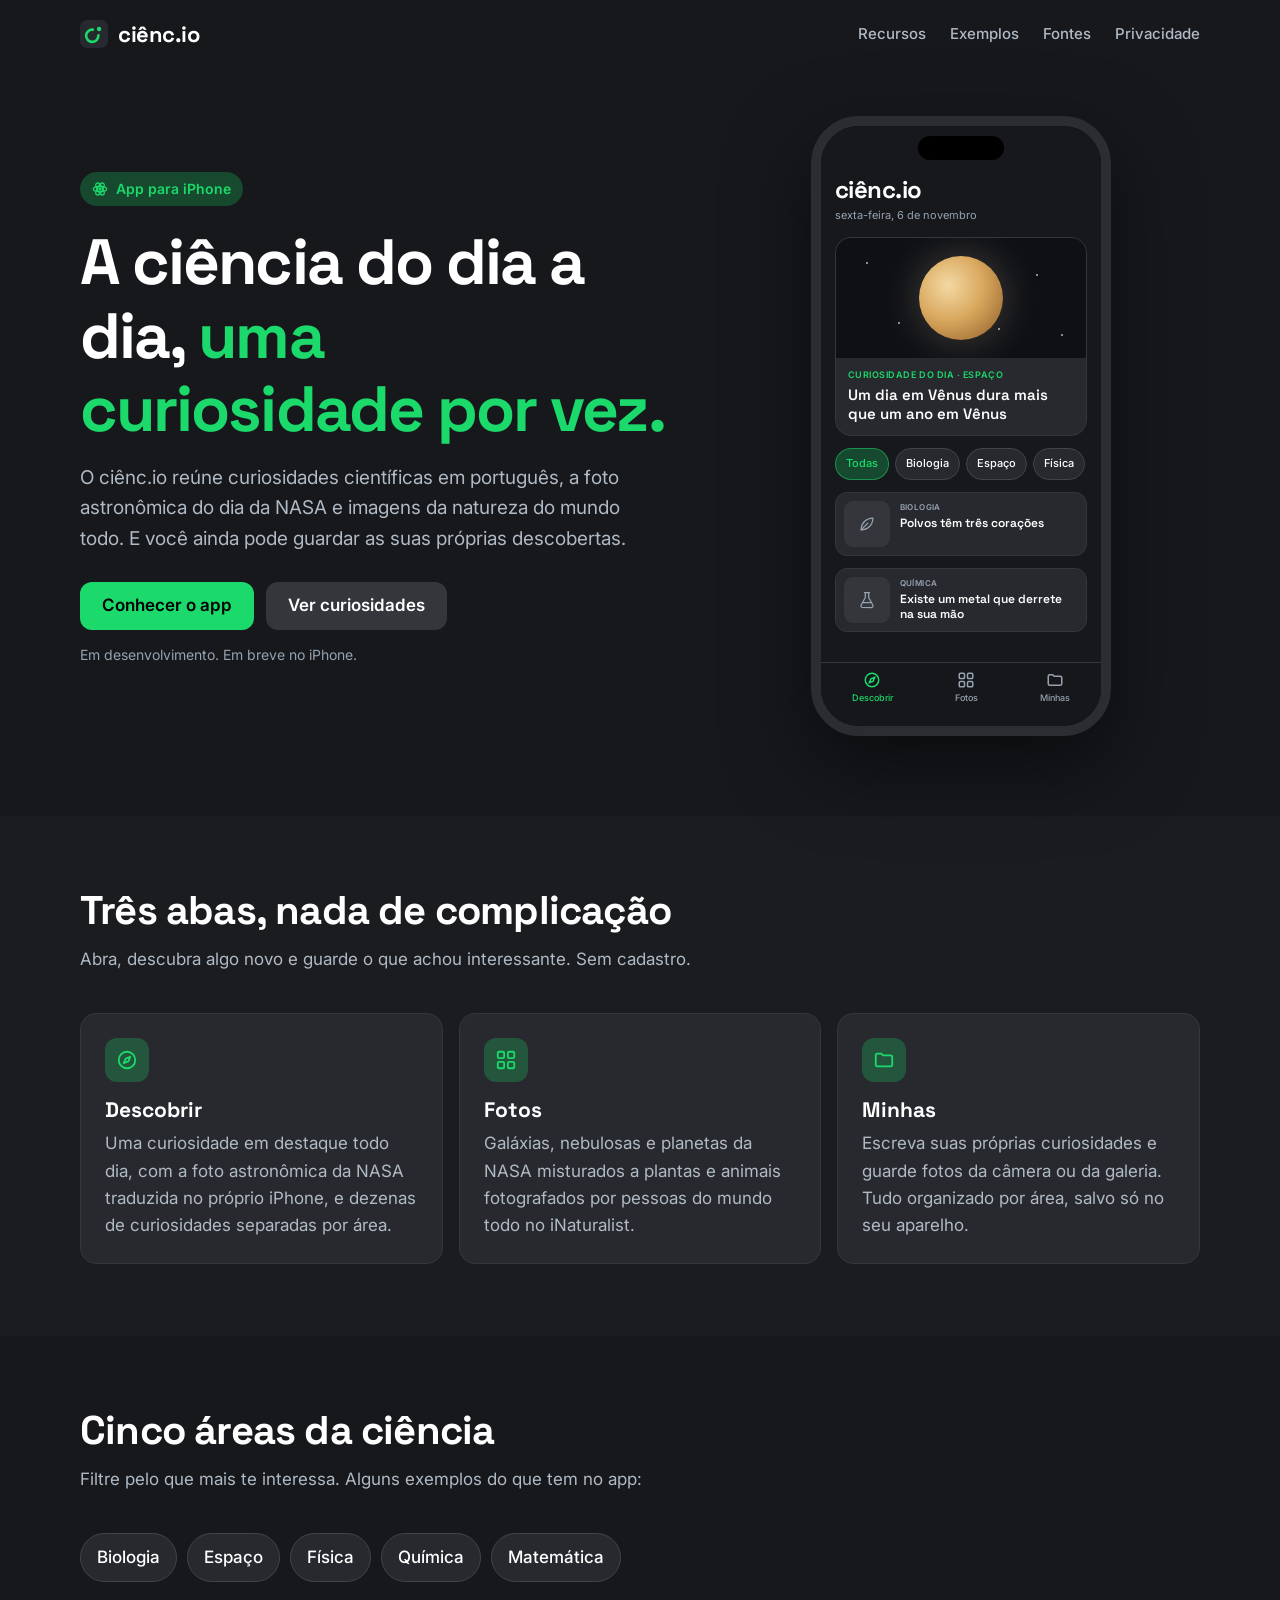
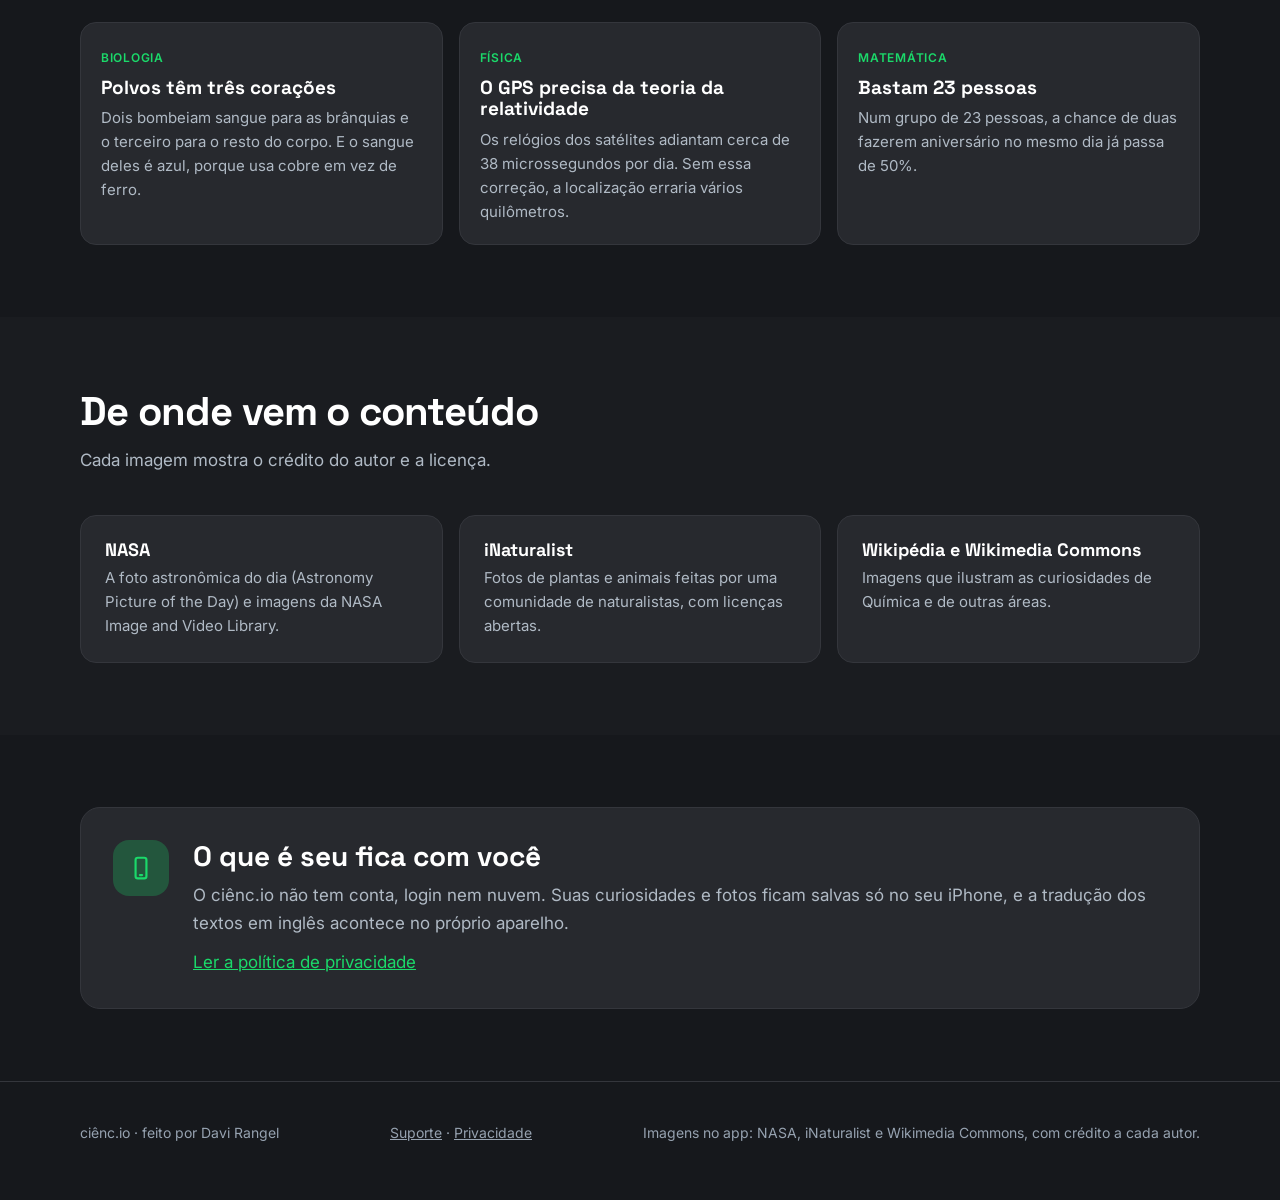
==== commit e626234a: "Páginas de privacidade e suporte para a App Store - privacidade.html: o app não coleta dados; explic" ====
--- a/index.html
+++ b/index.html
@@ -299,6 +299,7 @@
         <div>
           <h2>O que é seu fica com você</h2>
           <p>O ciênc.io não tem conta, login nem nuvem. Suas curiosidades e fotos ficam salvas só no seu iPhone, e a tradução dos textos em inglês acontece no próprio aparelho.</p>
+          <p style="margin-top:12px"><a href="privacidade.html">Ler a política de privacidade</a></p>
         </div>
       </div>
     </div>
@@ -308,6 +309,7 @@
 <footer>
   <div class="conteiner">
     <span>ciênc.io · feito por Davi Rangel</span>
+    <span><a href="suporte.html" style="color:inherit">Suporte</a> · <a href="privacidade.html" style="color:inherit">Privacidade</a></span>
     <span>Imagens no app: NASA, iNaturalist e Wikimedia Commons, com crédito a cada autor.</span>
   </div>
 </footer>
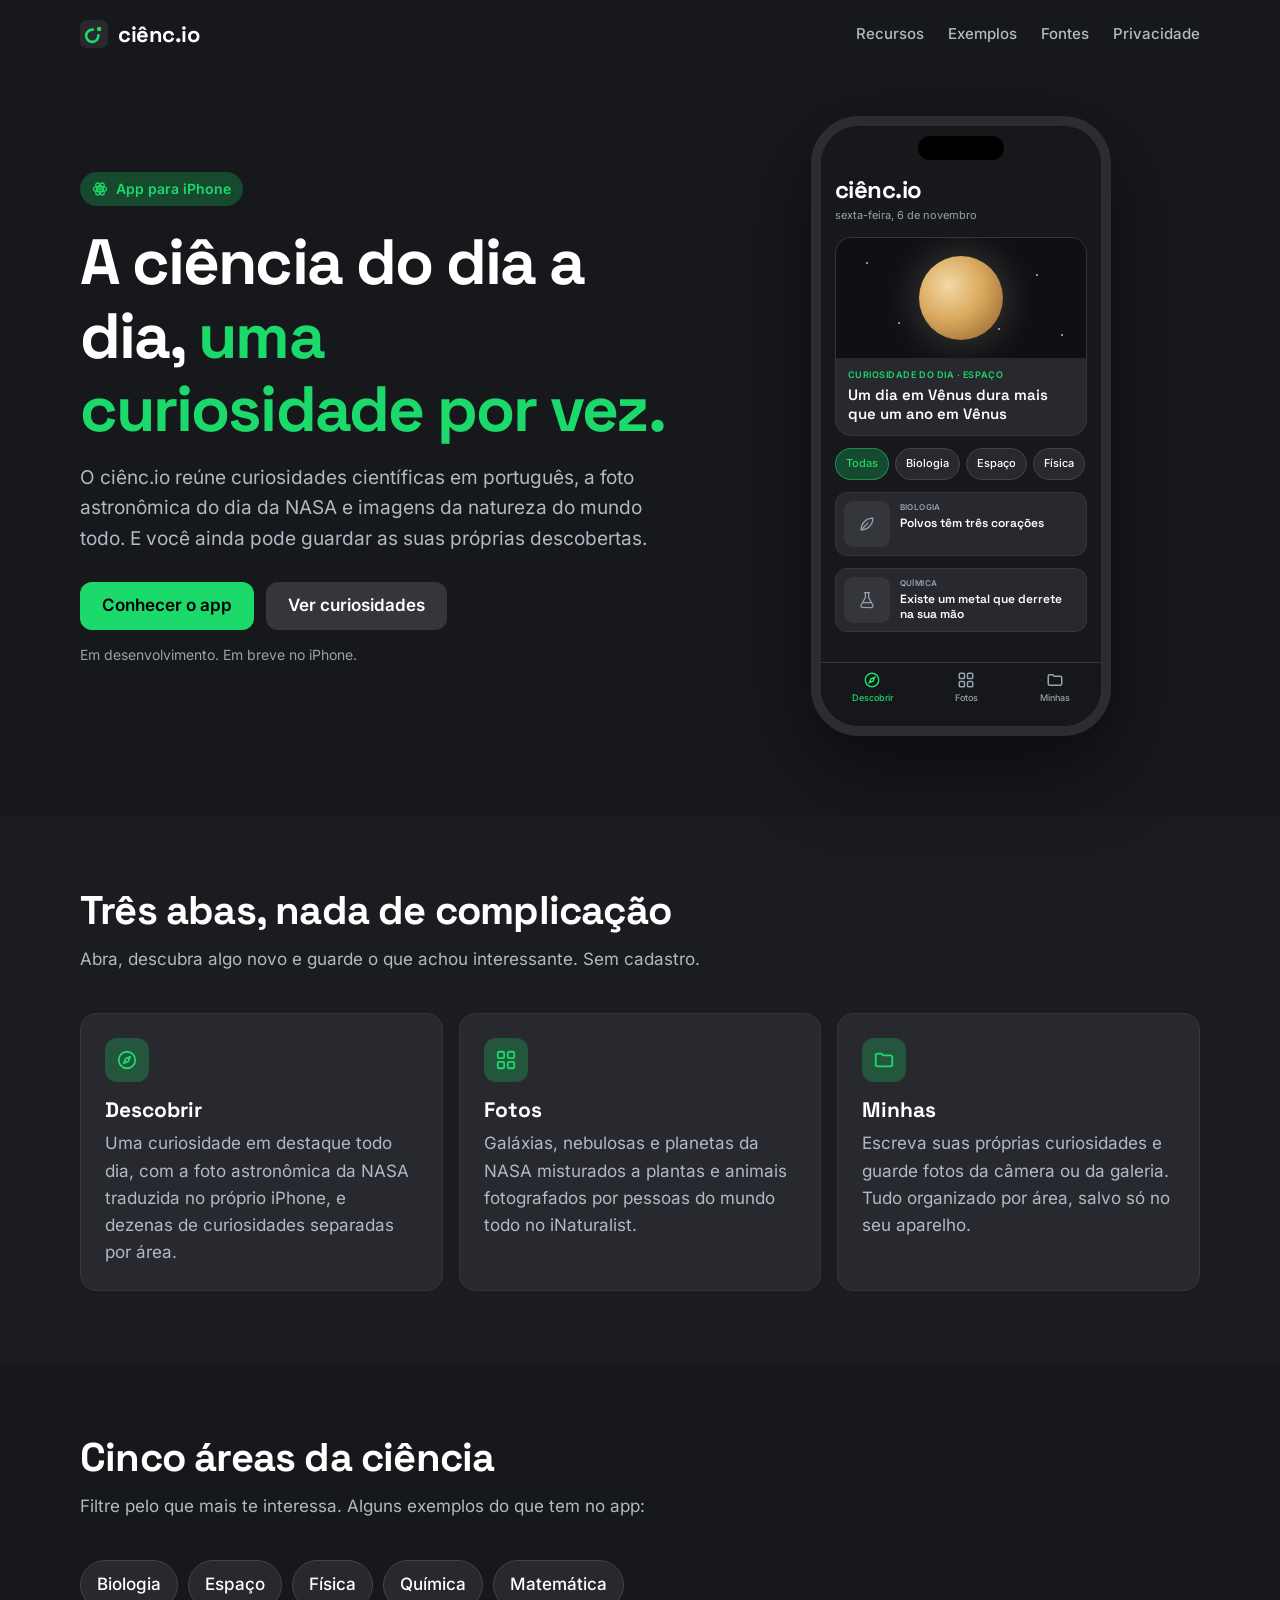
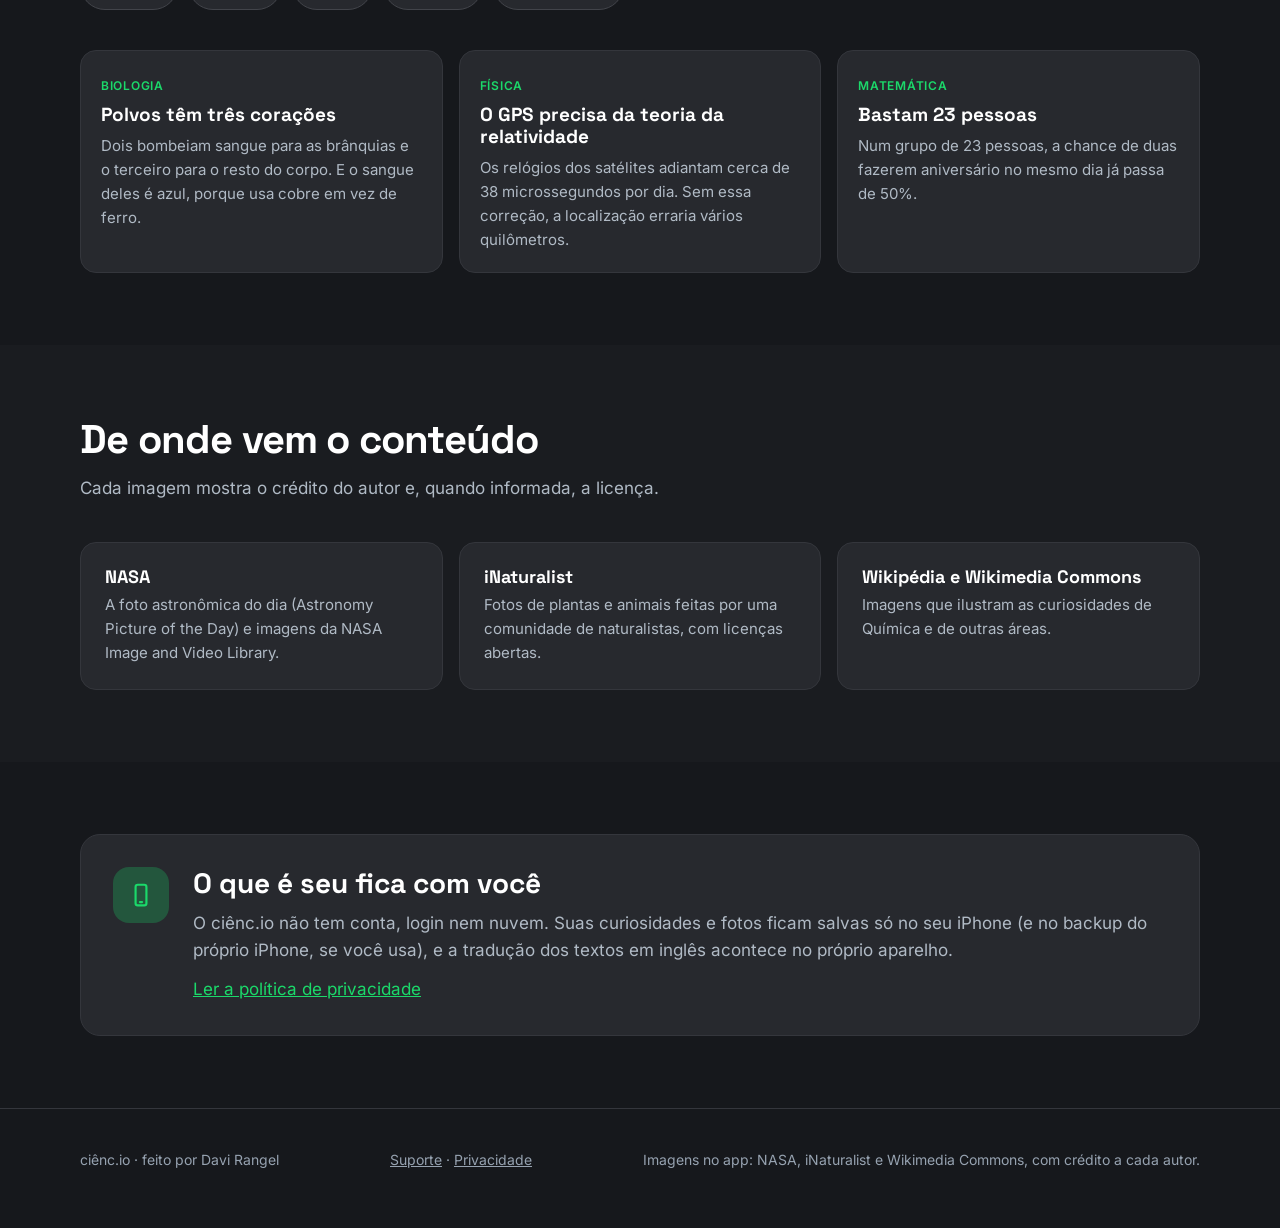
==== commit d53507cf: "Auditoria: site sem terceiros, política mais precisa e metadados - Fontes Inter e Space Grotesk hosp" ====
--- a/index.html
+++ b/index.html
@@ -8,12 +8,20 @@
 <meta property="og:title" content="ciênc.io: curiosidades científicas">
 <meta property="og:description" content="Curiosidades de Biologia, Espaço, Física, Química e Matemática, com fotos da NASA e do iNaturalist.">
 <meta property="og:type" content="website">
+<meta property="og:url" content="https://dmrangel.github.io/ciencio-web/">
+<meta property="og:image" content="https://dmrangel.github.io/ciencio-web/og.png">
+<meta property="og:locale" content="pt_BR">
+<meta name="twitter:card" content="summary_large_image">
 <meta name="theme-color" content="#16181C">
-<link rel="icon" href="data:image/svg+xml,%3Csvg xmlns='http://www.w3.org/2000/svg' viewBox='0 0 32 32'%3E%3Crect width='32' height='32' rx='8' fill='%2316181C'/%3E%3Cpath d='M14.61 11.03 A7 7 0 1 0 20.97 17.39' fill='none' stroke='%231BD96A' stroke-width='3' stroke-linecap='round'/%3E%3Ccircle cx='21.78' cy='10.22' r='2.5' fill='%231BD96A'/%3E%3C/svg%3E">
-<link rel="preconnect" href="https://fonts.googleapis.com">
-<link rel="preconnect" href="https://fonts.gstatic.com" crossorigin>
-<link rel="stylesheet" href="https://fonts.googleapis.com/css2?family=Inter:wght@400;500;600&family=Space+Grotesk:wght@500;600;700&display=swap">
+<meta name="color-scheme" content="dark">
+<meta name="referrer" content="no-referrer">
+<meta http-equiv="Content-Security-Policy" content="default-src 'none'; style-src 'self' 'unsafe-inline'; font-src 'self'; img-src 'self' data:; base-uri 'none'; form-action 'none'">
+<link rel="canonical" href="https://dmrangel.github.io/ciencio-web/">
+<link rel="icon" href="favicon.svg" type="image/svg+xml">
+<link rel="apple-touch-icon" href="apple-touch-icon.png">
 <style>
+@font-face { font-family: Inter; font-style: normal; font-weight: 400 600; font-display: swap; src: url(fonts/inter-latin.woff2) format('woff2'); }
+@font-face { font-family: 'Space Grotesk'; font-style: normal; font-weight: 500 700; font-display: swap; src: url(fonts/space-grotesk-latin.woff2) format('woff2'); }
   :root {
     --fundo: #16181C;
     --superficie: #27292E;
@@ -273,7 +281,7 @@
     <div class="conteiner">
       <div class="cabecalho-secao">
         <h2>De onde vem o conteúdo</h2>
-        <p>Cada imagem mostra o crédito do autor e a licença.</p>
+        <p>Cada imagem mostra o crédito do autor e, quando informada, a licença.</p>
       </div>
       <div class="fontes">
         <article class="cartao fonte">
@@ -298,7 +306,7 @@
         <div class="simbolo"><svg width="26" height="26" viewBox="0 0 24 24" fill="none" stroke="currentColor" stroke-width="2" stroke-linecap="round" stroke-linejoin="round" aria-hidden="true"><rect x="7" y="2.5" width="10" height="19" rx="2"/><path d="M11 18.5h2"/></svg></div>
         <div>
           <h2>O que é seu fica com você</h2>
-          <p>O ciênc.io não tem conta, login nem nuvem. Suas curiosidades e fotos ficam salvas só no seu iPhone, e a tradução dos textos em inglês acontece no próprio aparelho.</p>
+          <p>O ciênc.io não tem conta, login nem nuvem. Suas curiosidades e fotos ficam salvas só no seu iPhone (e no backup do próprio iPhone, se você usa), e a tradução dos textos em inglês acontece no próprio aparelho.</p>
           <p style="margin-top:12px"><a href="privacidade.html">Ler a política de privacidade</a></p>
         </div>
       </div>
